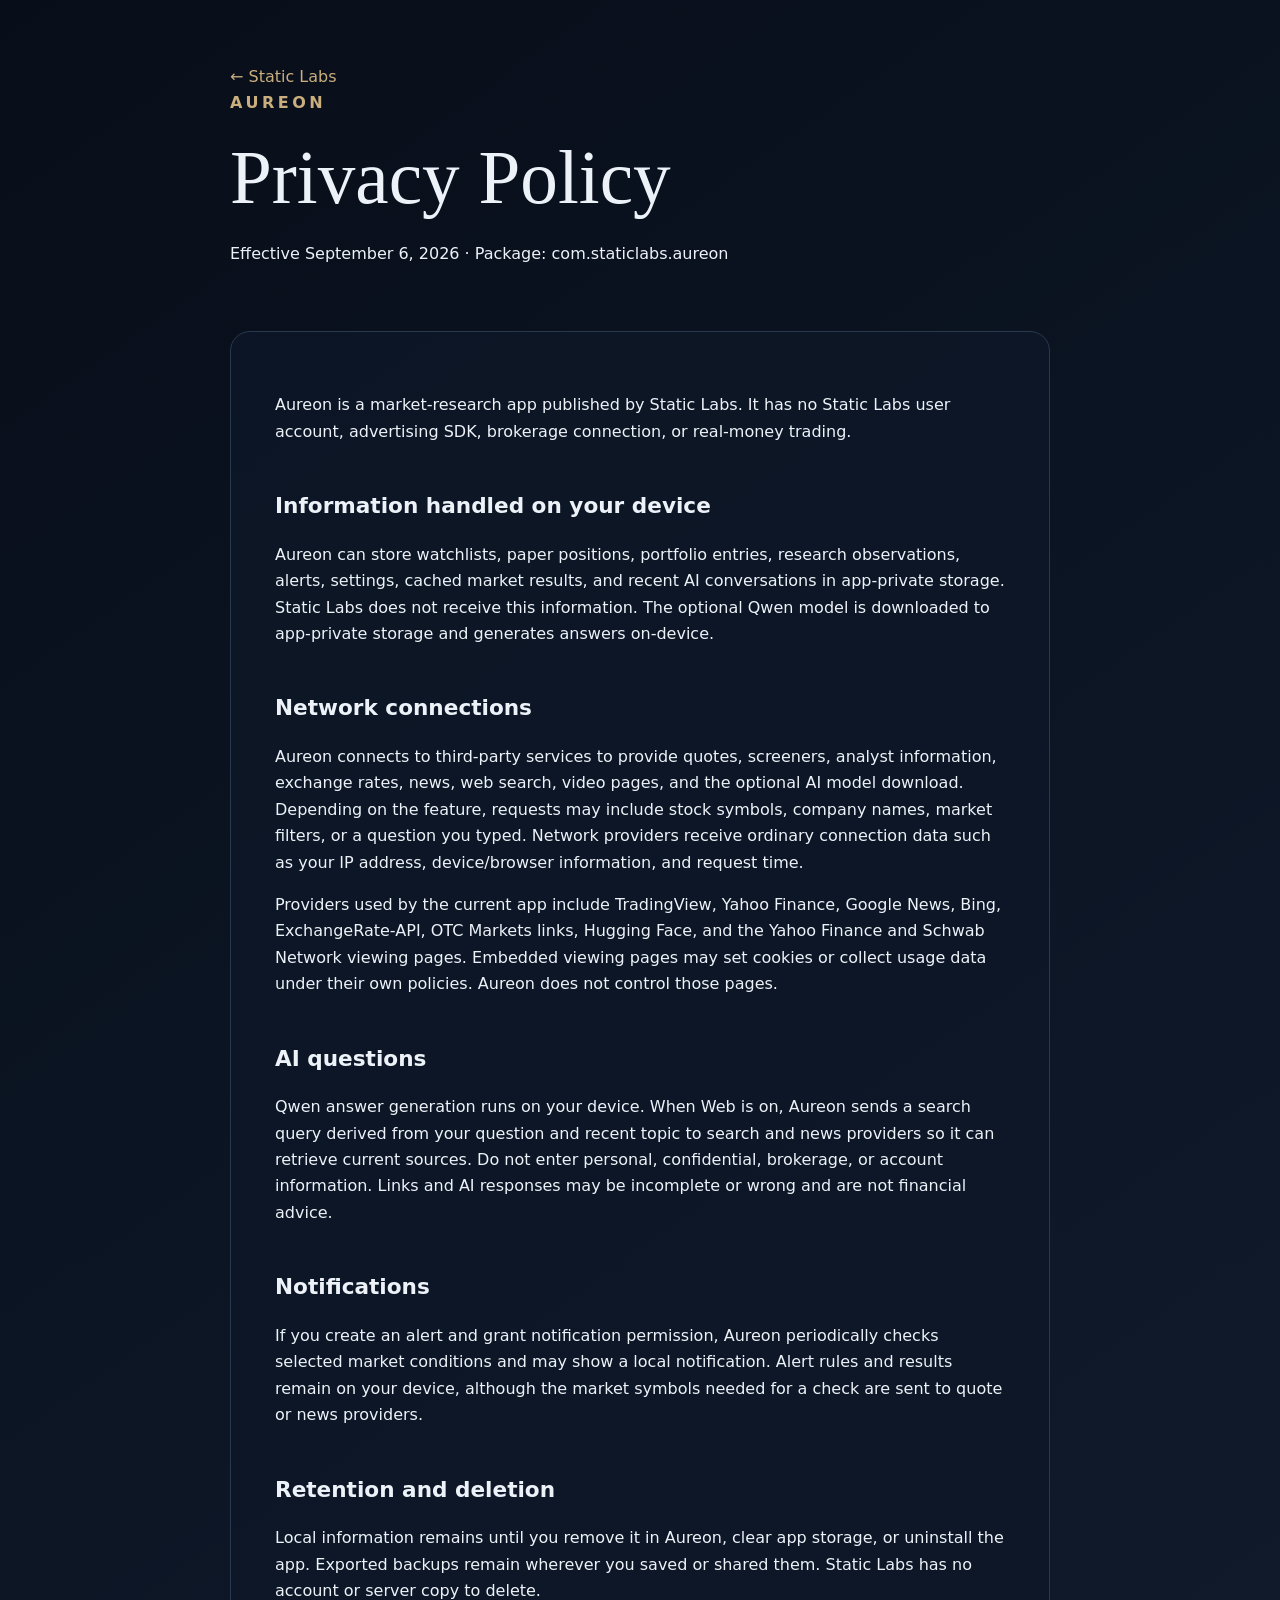
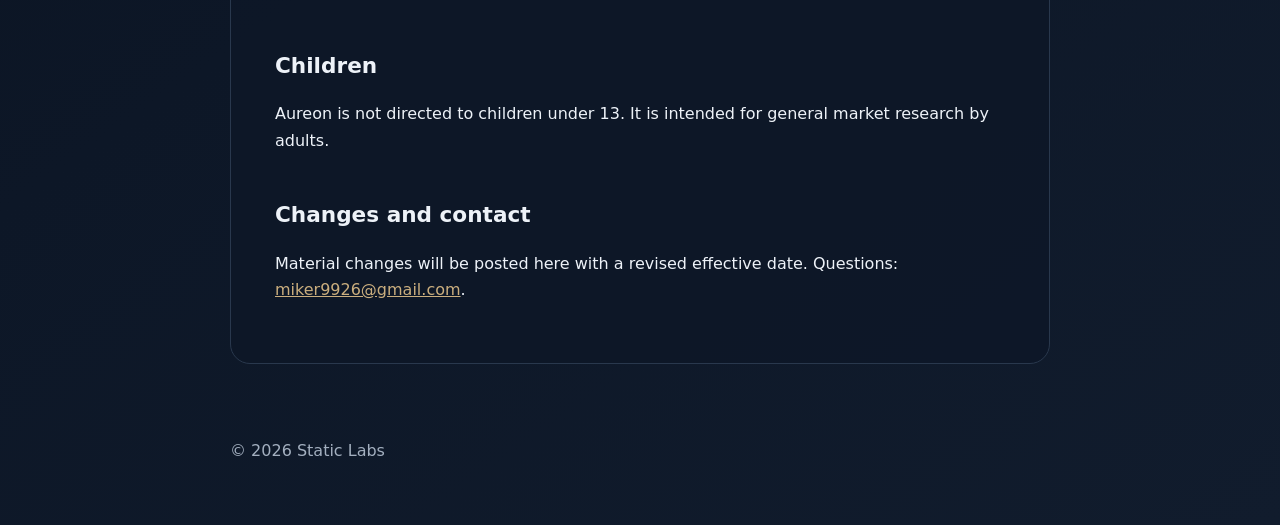
==== aureon.html @ 8a5a7b0e "Publish Static Labs privacy policies" ====
<!doctype html><html lang="en"><head><meta charset="utf-8"><meta name="viewport" content="width=device-width,initial-scale=1"><meta name="description" content="Aureon privacy policy."><title>Aureon Privacy Policy · Static Labs</title><link rel="stylesheet" href="styles.css"></head><body><header><a class="back" href="index.html">← Static Labs</a><div class="brand">Aureon</div><h1>Privacy Policy</h1><p>Effective September 6, 2026 · Package: com.staticlabs.aureon</p></header><main class="policy"><p>Aureon is a market-research app published by Static Labs. It has no Static Labs user account, advertising SDK, brokerage connection, or real-money trading.</p><h2>Information handled on your device</h2><p>Aureon can store watchlists, paper positions, portfolio entries, research observations, alerts, settings, cached market results, and recent AI conversations in app-private storage. Static Labs does not receive this information. The optional Qwen model is downloaded to app-private storage and generates answers on-device.</p><h2>Network connections</h2><p>Aureon connects to third-party services to provide quotes, screeners, analyst information, exchange rates, news, web search, video pages, and the optional AI model download. Depending on the feature, requests may include stock symbols, company names, market filters, or a question you typed. Network providers receive ordinary connection data such as your IP address, device/browser information, and request time.</p><p>Providers used by the current app include TradingView, Yahoo Finance, Google News, Bing, ExchangeRate-API, OTC Markets links, Hugging Face, and the Yahoo Finance and Schwab Network viewing pages. Embedded viewing pages may set cookies or collect usage data under their own policies. Aureon does not control those pages.</p><h2>AI questions</h2><p>Qwen answer generation runs on your device. When Web is on, Aureon sends a search query derived from your question and recent topic to search and news providers so it can retrieve current sources. Do not enter personal, confidential, brokerage, or account information. Links and AI responses may be incomplete or wrong and are not financial advice.</p><h2>Notifications</h2><p>If you create an alert and grant notification permission, Aureon periodically checks selected market conditions and may show a local notification. Alert rules and results remain on your device, although the market symbols needed for a check are sent to quote or news providers.</p><h2>Retention and deletion</h2><p>Local information remains until you remove it in Aureon, clear app storage, or uninstall the app. Exported backups remain wherever you saved or shared them. Static Labs has no account or server copy to delete.</p><h2>Children</h2><p>Aureon is not directed to children under 13. It is intended for general market research by adults.</p><h2>Changes and contact</h2><p>Material changes will be posted here with a revised effective date. Questions: <a href="mailto:miker9926@gmail.com">miker9926@gmail.com</a>.</p></main><footer>© 2026 Static Labs</footer></body></html>
---- styles.css ----
:root{color-scheme:dark;--bg:#080e19;--card:#111c2d;--ink:#edf2f8;--muted:#a3afbf;--gold:#caae7e;--line:#29384d}*{box-sizing:border-box}body{margin:0;background:linear-gradient(145deg,#080e19,#0d1727 60%,#111c2d);color:var(--ink);font:16px/1.65 system-ui,-apple-system,Segoe UI,sans-serif}main,header,footer{width:min(820px,calc(100% - 36px));margin:auto}header{padding:64px 0 24px}.brand{color:var(--gold);letter-spacing:.22em;text-transform:uppercase;font-weight:700}h1{font:clamp(2.4rem,8vw,4.7rem)/1.05 Georgia,serif;margin:.3em 0}h2{margin-top:2em;font-size:1.35rem}a{color:var(--gold)}.intro{font-size:1.15rem;color:var(--muted);max-width:650px}.grid{display:grid;grid-template-columns:repeat(auto-fit,minmax(250px,1fr));gap:18px;margin:32px 0}.card{display:block;border:1px solid var(--line);background:#111c2ddd;border-radius:18px;padding:24px;text-decoration:none;color:var(--ink)}.card:hover{border-color:var(--gold);transform:translateY(-2px)}.card p,small{color:var(--muted)}.policy{background:#0d1727cc;border:1px solid var(--line);border-radius:20px;padding:clamp(20px,5vw,44px);margin:24px auto 50px}.notice{border-left:3px solid var(--gold);padding:10px 16px;background:#caae7e12}.back{text-decoration:none}footer{padding:24px 0 60px;color:var(--muted)}ul{padding-left:22px}@media(max-width:520px){header{padding-top:38px}.policy{border-radius:14px}}
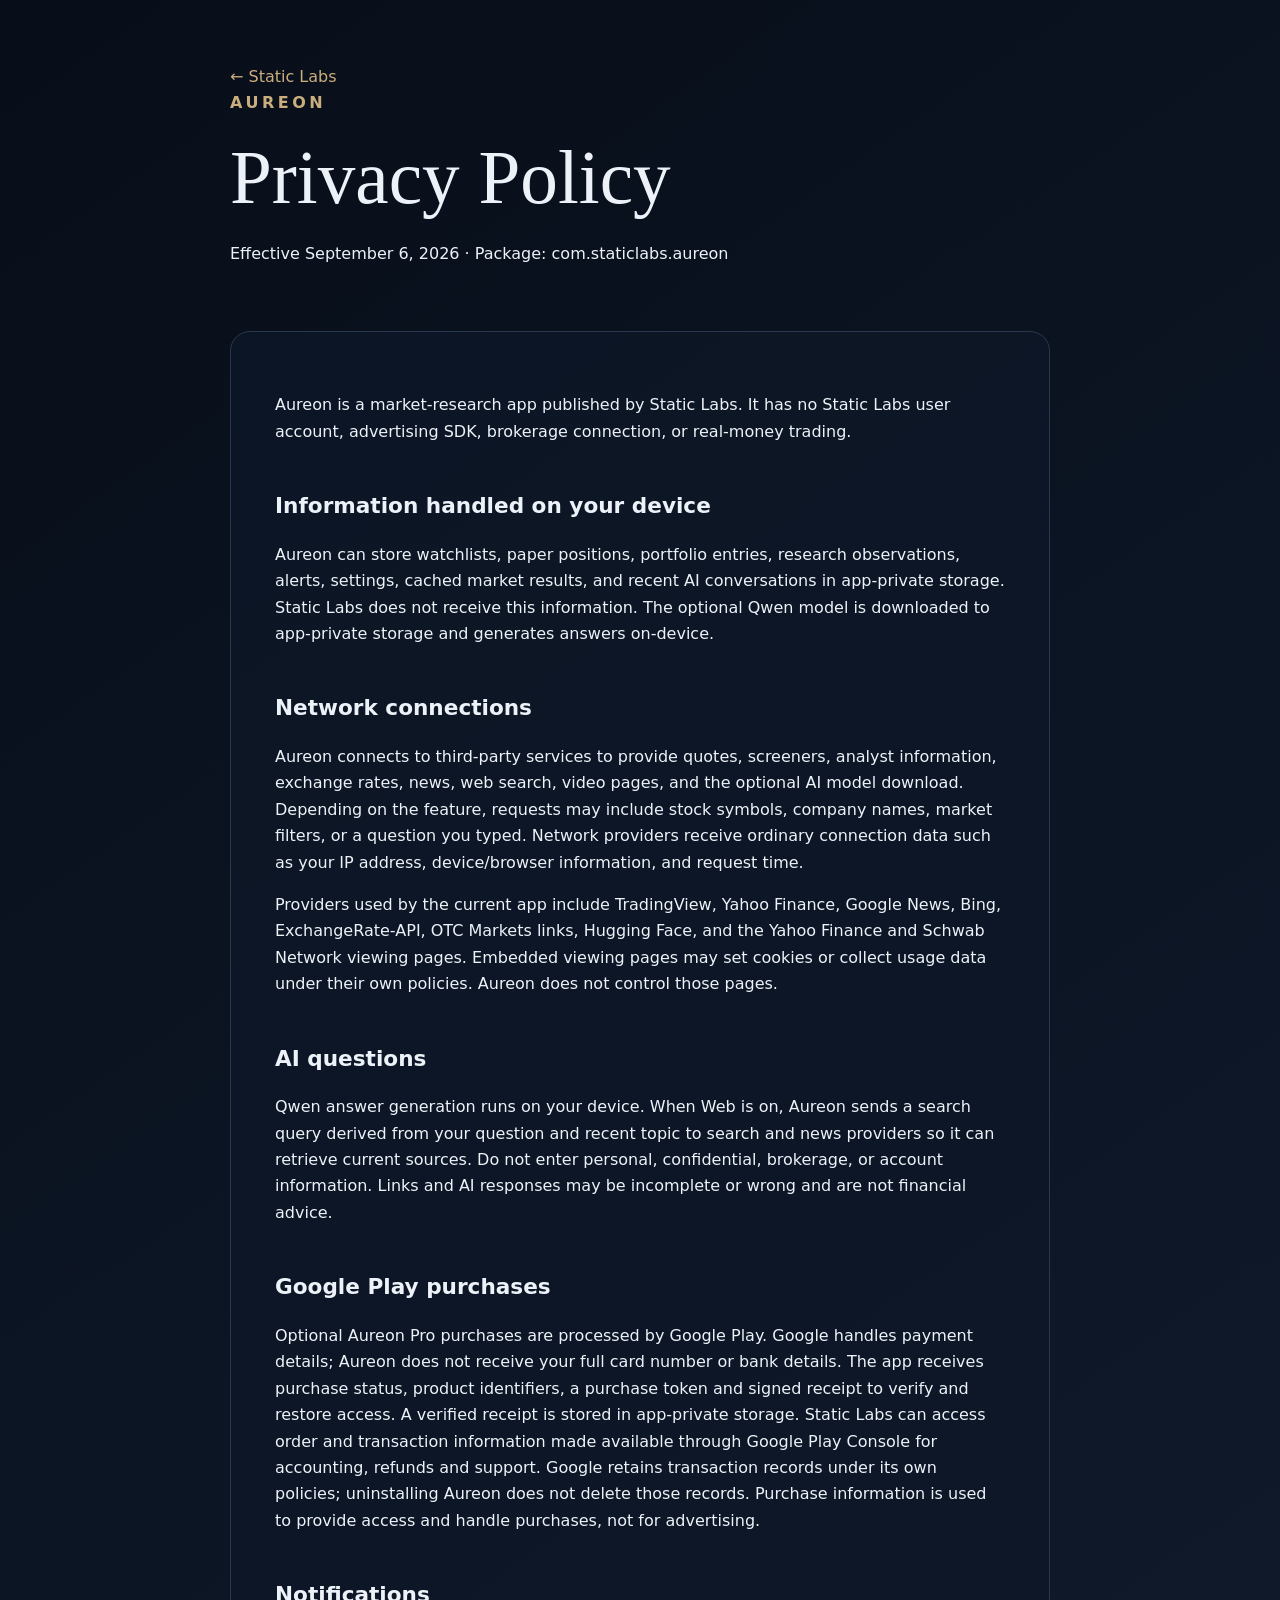
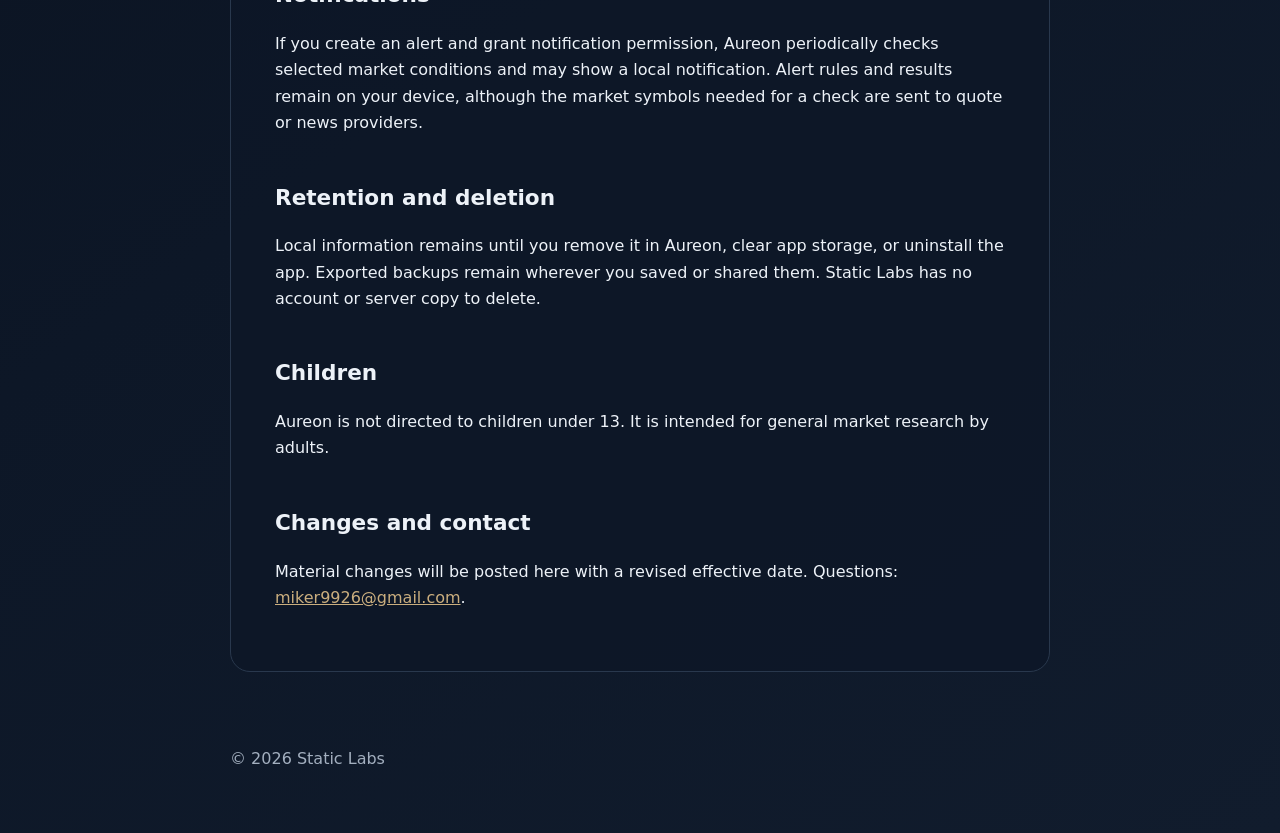
==== commit 95355f13: "Explain Google Play purchases and receipt storage" ====
--- a/aureon.html
+++ b/aureon.html
@@ -1 +1,2 @@
-<!doctype html><html lang="en"><head><meta charset="utf-8"><meta name="viewport" content="width=device-width,initial-scale=1"><meta name="description" content="Aureon privacy policy."><title>Aureon Privacy Policy · Static Labs</title><link rel="stylesheet" href="styles.css"></head><body><header><a class="back" href="index.html">← Static Labs</a><div class="brand">Aureon</div><h1>Privacy Policy</h1><p>Effective September 6, 2026 · Package: com.staticlabs.aureon</p></header><main class="policy"><p>Aureon is a market-research app published by Static Labs. It has no Static Labs user account, advertising SDK, brokerage connection, or real-money trading.</p><h2>Information handled on your device</h2><p>Aureon can store watchlists, paper positions, portfolio entries, research observations, alerts, settings, cached market results, and recent AI conversations in app-private storage. Static Labs does not receive this information. The optional Qwen model is downloaded to app-private storage and generates answers on-device.</p><h2>Network connections</h2><p>Aureon connects to third-party services to provide quotes, screeners, analyst information, exchange rates, news, web search, video pages, and the optional AI model download. Depending on the feature, requests may include stock symbols, company names, market filters, or a question you typed. Network providers receive ordinary connection data such as your IP address, device/browser information, and request time.</p><p>Providers used by the current app include TradingView, Yahoo Finance, Google News, Bing, ExchangeRate-API, OTC Markets links, Hugging Face, and the Yahoo Finance and Schwab Network viewing pages. Embedded viewing pages may set cookies or collect usage data under their own policies. Aureon does not control those pages.</p><h2>AI questions</h2><p>Qwen answer generation runs on your device. When Web is on, Aureon sends a search query derived from your question and recent topic to search and news providers so it can retrieve current sources. Do not enter personal, confidential, brokerage, or account information. Links and AI responses may be incomplete or wrong and are not financial advice.</p><h2>Notifications</h2><p>If you create an alert and grant notification permission, Aureon periodically checks selected market conditions and may show a local notification. Alert rules and results remain on your device, although the market symbols needed for a check are sent to quote or news providers.</p><h2>Retention and deletion</h2><p>Local information remains until you remove it in Aureon, clear app storage, or uninstall the app. Exported backups remain wherever you saved or shared them. Static Labs has no account or server copy to delete.</p><h2>Children</h2><p>Aureon is not directed to children under 13. It is intended for general market research by adults.</p><h2>Changes and contact</h2><p>Material changes will be posted here with a revised effective date. Questions: <a href="mailto:miker9926@gmail.com">miker9926@gmail.com</a>.</p></main><footer>© 2026 Static Labs</footer></body></html>
+<!doctype html><html lang="en"><head><meta charset="utf-8"><meta name="viewport" content="width=device-width,initial-scale=1"><meta name="description" content="Aureon privacy policy."><title>Aureon Privacy Policy · Static Labs</title><link rel="stylesheet" href="styles.css"></head><body><header><a class="back" href="index.html">← Static Labs</a><div class="brand">Aureon</div><h1>Privacy Policy</h1><p>Effective September 6, 2026 · Package: com.staticlabs.aureon</p></header><main class="policy"><p>Aureon is a market-research app published by Static Labs. It has no Static Labs user account, advertising SDK, brokerage connection, or real-money trading.</p><h2>Information handled on your device</h2><p>Aureon can store watchlists, paper positions, portfolio entries, research observations, alerts, settings, cached market results, and recent AI conversations in app-private storage. Static Labs does not receive this information. The optional Qwen model is downloaded to app-private storage and generates answers on-device.</p><h2>Network connections</h2><p>Aureon connects to third-party services to provide quotes, screeners, analyst information, exchange rates, news, web search, video pages, and the optional AI model download. Depending on the feature, requests may include stock symbols, company names, market filters, or a question you typed. Network providers receive ordinary connection data such as your IP address, device/browser information, and request time.</p><p>Providers used by the current app include TradingView, Yahoo Finance, Google News, Bing, ExchangeRate-API, OTC Markets links, Hugging Face, and the Yahoo Finance and Schwab Network viewing pages. Embedded viewing pages may set cookies or collect usage data under their own policies. Aureon does not control those pages.</p><h2>AI questions</h2><p>Qwen answer generation runs on your device. When Web is on, Aureon sends a search query derived from your question and recent topic to search and news providers so it can retrieve current sources. Do not enter personal, confidential, brokerage, or account information. Links and AI responses may be incomplete or wrong and are not financial advice.</p><h2>Google Play purchases</h2><p>Optional Aureon Pro purchases are processed by Google Play. Google handles payment details; Aureon does not receive your full card number or bank details. The app receives purchase status, product identifiers, a purchase token and signed receipt to verify and restore access. A verified receipt is stored in app-private storage. Static Labs can access order and transaction information made available through Google Play Console for accounting, refunds and support. Google retains transaction records under its own policies; uninstalling Aureon does not delete those records. Purchase information is used to provide access and handle purchases, not for advertising.</p><h2>Notifications</h2><p>If you create an alert and grant notification permission, Aureon periodically checks selected market conditions and may show a local notification. Alert rules and results remain on your device, although the market symbols needed for a check are sent to quote or news providers.</p><h2>Retention and deletion</h2><p>Local information remains until you remove it in Aureon, clear app storage, or uninstall the app. Exported backups remain wherever you saved or shared them. Static Labs has no account or server copy to delete.</p><h2>Children</h2><p>Aureon is not directed to children under 13. It is intended for general market research by adults.</p><h2>Changes and contact</h2><p>Material changes will be posted here with a revised effective date. Questions: <a href="mailto:miker9926@gmail.com">miker9926@gmail.com</a>.</p></main><footer>© 2026 Static Labs</footer></body></html>
+
